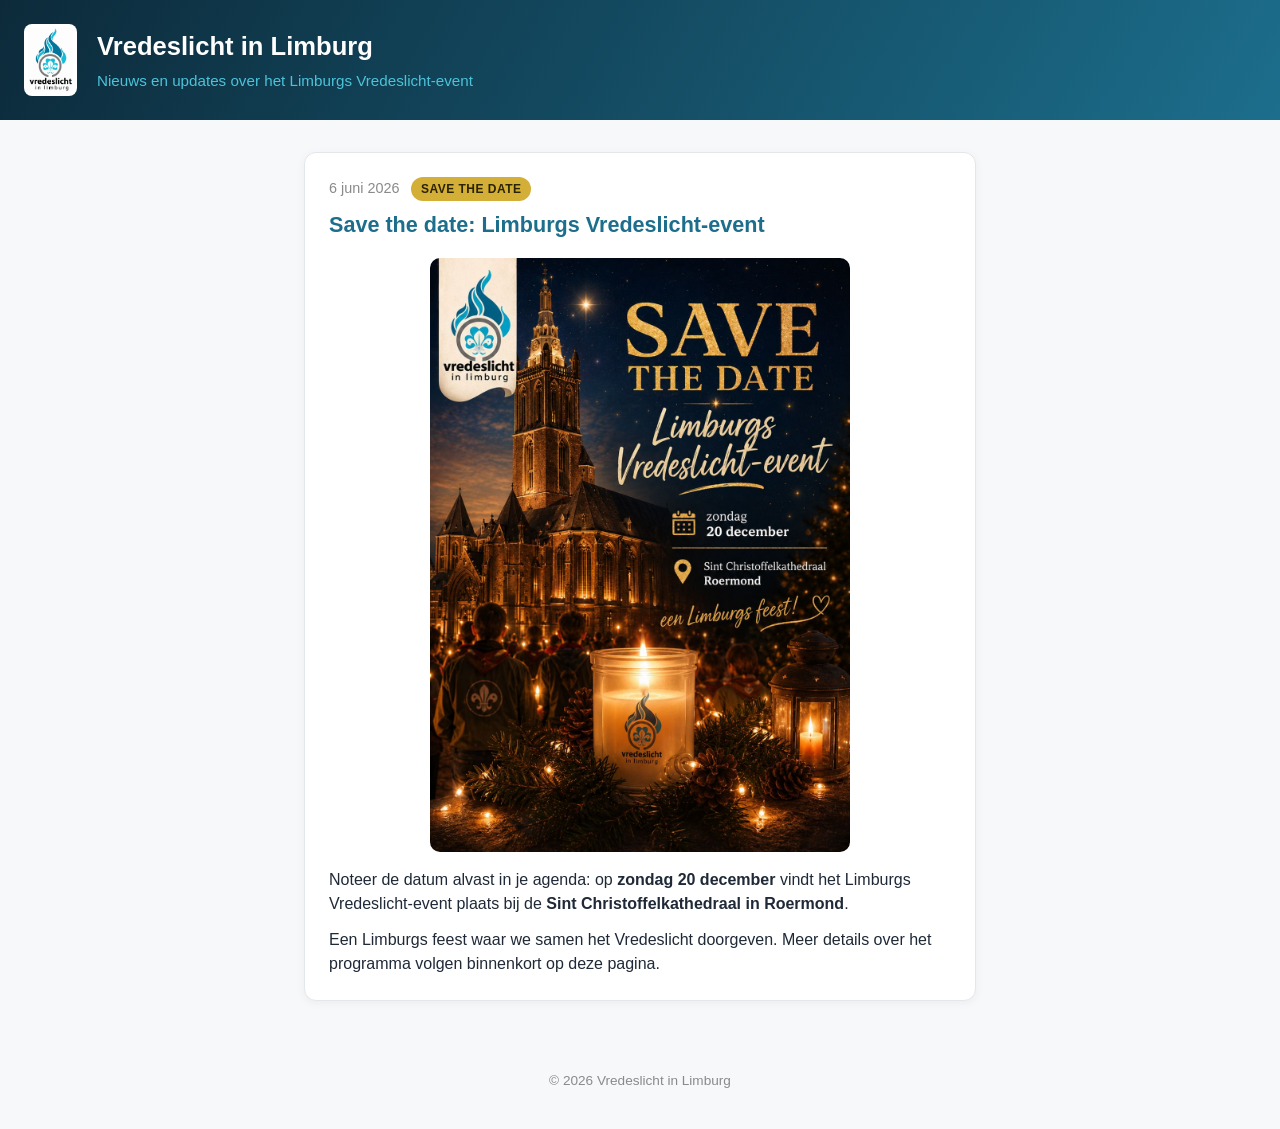
==== index.html @ 7f8105c1 "Add basic single-page site with save the date announcement Static HTML/CSS page showing a stacked ne" ====
<!DOCTYPE html>
<html lang="nl">
<head>
  <meta charset="UTF-8">
  <meta name="viewport" content="width=device-width, initial-scale=1.0">
  <title>Vredeslicht in Limburg</title>
  <link rel="icon" type="image/jpeg" href="assets/images/logo.jpg">
  <link rel="stylesheet" href="css/style.css">
</head>
<body>
  <header class="site-header">
    <img class="logo" src="assets/images/logo.jpg" alt="Vredeslicht in Limburg">
    <div class="site-title">
      <h1>Vredeslicht in Limburg</h1>
      <p>Nieuws en updates over het Limburgs Vredeslicht-event</p>
    </div>
  </header>

  <main class="news-feed">

    <article class="news-item">
      <div class="news-meta">
        <span class="news-date">6 juni 2026</span>
        <span class="news-tag">Save the date</span>
      </div>
      <h2>Save the date: Limburgs Vredeslicht-event</h2>
      <img class="news-image" src="assets/images/save-the-date.jpg" alt="Save the date - Limburgs Vredeslicht-event, zondag 20 december, Sint Christoffelkathedraal Roermond">
      <div class="news-text">
        <p>Noteer de datum alvast in je agenda: op <strong>zondag 20 december</strong> vindt het Limburgs Vredeslicht-event plaats bij de <strong>Sint Christoffelkathedraal in Roermond</strong>.</p>
        <p>Een Limburgs feest waar we samen het Vredeslicht doorgeven. Meer details over het programma volgen binnenkort op deze pagina.</p>
      </div>
    </article>

  </main>

  <footer class="site-footer">
    <p>&copy; <span id="year"></span> Vredeslicht in Limburg</p>
  </footer>

  <script src="js/main.js"></script>
</body>
</html>
---- css/style.css ----
:root {
  --teal-dark: #1c6e8c;
  --teal-light: #4cc3d9;
  --gray: #8a8a8a;
  --gold: #d4af37;
  --ink: #1f2937;
  --paper: #f7f8fa;
}

* {
  box-sizing: border-box;
}

body {
  margin: 0;
  font-family: "Segoe UI", Roboto, Arial, sans-serif;
  background: var(--paper);
  color: var(--ink);
  line-height: 1.5;
}

.site-header {
  display: flex;
  align-items: center;
  gap: 1.25rem;
  padding: 1.5rem 1.5rem;
  background: linear-gradient(120deg, #0c2a3a, var(--teal-dark));
  color: #fff;
}

.site-header .logo {
  height: 72px;
  width: auto;
  border-radius: 8px;
  background: #fff;
  padding: 4px;
}

.site-title h1 {
  margin: 0;
  font-size: 1.6rem;
}

.site-title p {
  margin: 0.25rem 0 0;
  color: var(--teal-light);
  font-size: 0.95rem;
}

.news-feed {
  max-width: 720px;
  margin: 2rem auto;
  padding: 0 1.5rem;
  display: flex;
  flex-direction: column;
  gap: 2rem;
}

.news-item {
  background: #fff;
  border: 1px solid #e3e6ea;
  border-radius: 12px;
  padding: 1.5rem;
  box-shadow: 0 2px 10px rgba(0, 0, 0, 0.05);
}

.news-meta {
  display: flex;
  align-items: center;
  gap: 0.75rem;
  margin-bottom: 0.5rem;
}

.news-date {
  color: var(--gray);
  font-size: 0.9rem;
}

.news-tag {
  display: inline-block;
  background: var(--gold);
  color: #2b2200;
  font-size: 0.75rem;
  font-weight: 700;
  letter-spacing: 0.04em;
  text-transform: uppercase;
  padding: 0.2rem 0.6rem;
  border-radius: 999px;
}

.news-item h2 {
  margin: 0 0 1rem;
  font-size: 1.35rem;
  color: var(--teal-dark);
}

.news-image {
  display: block;
  width: 100%;
  max-width: 420px;
  margin: 0 auto 1rem;
  border-radius: 10px;
}

.news-text p {
  margin: 0 0 0.75rem;
}

.news-text p:last-child {
  margin-bottom: 0;
}

.site-footer {
  text-align: center;
  padding: 1.5rem;
  color: var(--gray);
  font-size: 0.85rem;
}
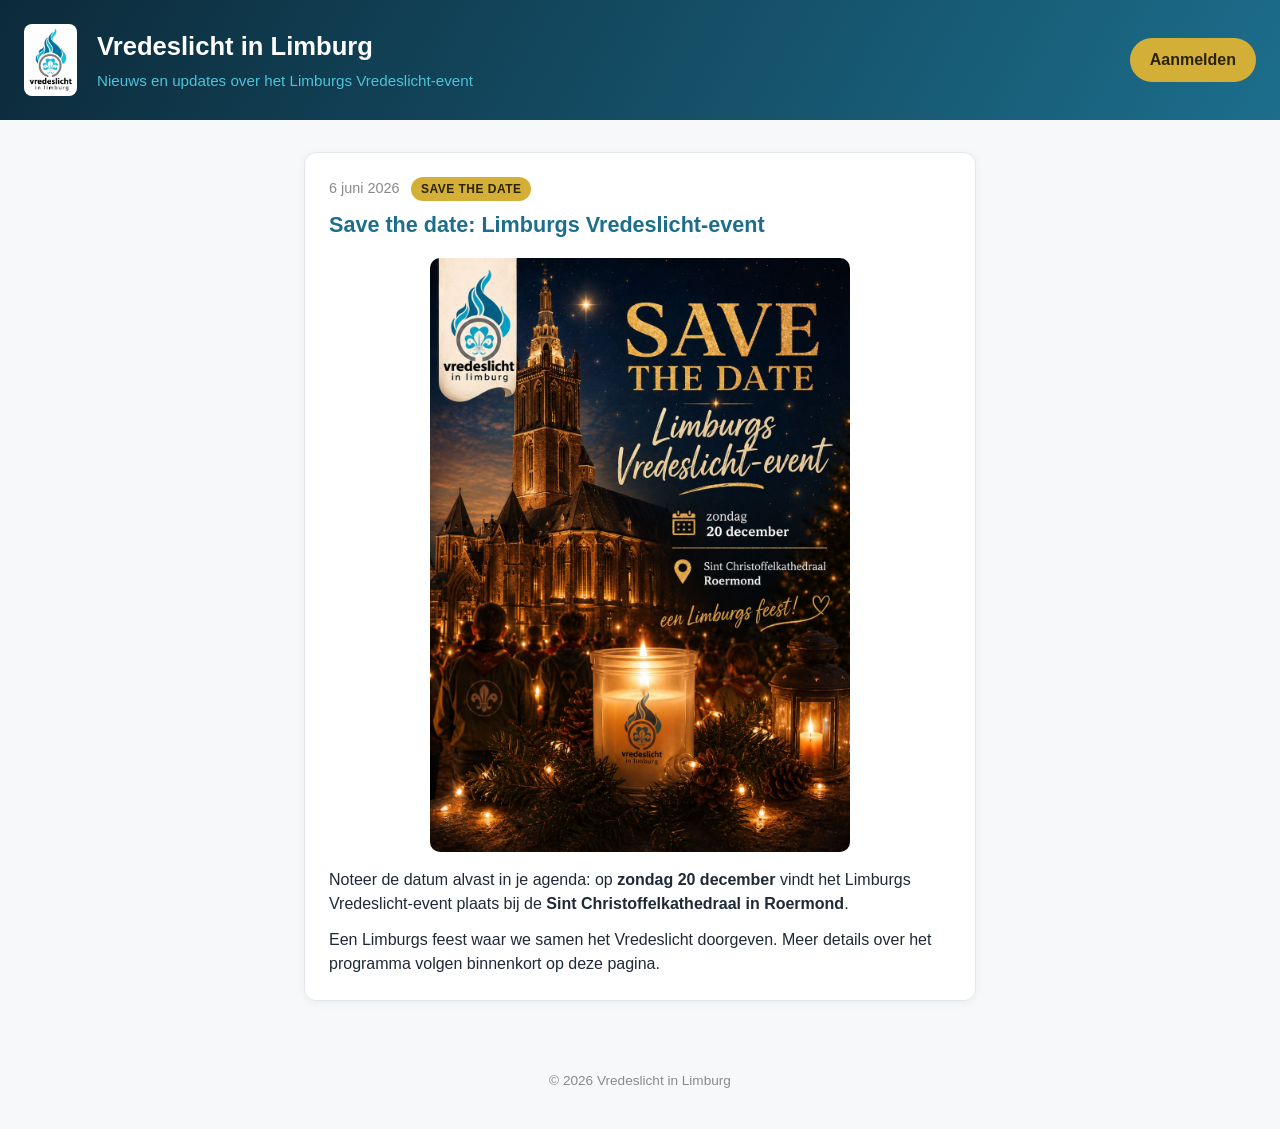
==== commit c702edbb: "Add aanmeldknop met formulier in iframe Voegt een Aanmelden-knop toe rechtsboven in de header die na" ====
--- a/index.html
+++ b/index.html
@@ -14,6 +14,7 @@
       <h1>Vredeslicht in Limburg</h1>
       <p>Nieuws en updates over het Limburgs Vredeslicht-event</p>
     </div>
+    <a class="signup-button" href="aanmelden.html">Aanmelden</a>
   </header>
 
   <main class="news-feed">
--- a/css/style.css
+++ b/css/style.css
@@ -45,6 +45,34 @@
   margin: 0.25rem 0 0;
   color: var(--teal-light);
   font-size: 0.95rem;
+}
+
+.signup-button {
+  margin-left: auto;
+  flex-shrink: 0;
+  display: inline-block;
+  background: var(--gold);
+  color: #2b2200;
+  font-weight: 700;
+  text-decoration: none;
+  padding: 0.65rem 1.25rem;
+  border-radius: 999px;
+  white-space: nowrap;
+  transition: background 0.15s ease;
+}
+
+.signup-button:hover {
+  background: #e5c158;
+}
+
+@media (max-width: 640px) {
+  .site-header {
+    flex-wrap: wrap;
+  }
+
+  .signup-button {
+    margin-left: 96px;
+  }
 }
 
 .news-feed {
@@ -110,6 +138,45 @@
   margin-bottom: 0;
 }
 
+.signup-page {
+  max-width: 720px;
+  margin: 2rem auto;
+  padding: 0 1.5rem;
+}
+
+.signup-page .back-link {
+  display: inline-block;
+  margin-bottom: 1rem;
+  color: var(--teal-dark);
+  text-decoration: none;
+  font-weight: 600;
+}
+
+.signup-page .back-link:hover {
+  text-decoration: underline;
+}
+
+.signup-page h2 {
+  color: var(--teal-dark);
+  margin-top: 0;
+}
+
+.form-frame-wrapper {
+  background: #fff;
+  border: 1px solid #e3e6ea;
+  border-radius: 12px;
+  box-shadow: 0 2px 10px rgba(0, 0, 0, 0.05);
+  overflow: hidden;
+}
+
+.form-frame-wrapper iframe {
+  display: block;
+  width: 100%;
+  height: 80vh;
+  min-height: 600px;
+  border: 0;
+}
+
 .site-footer {
   text-align: center;
   padding: 1.5rem;
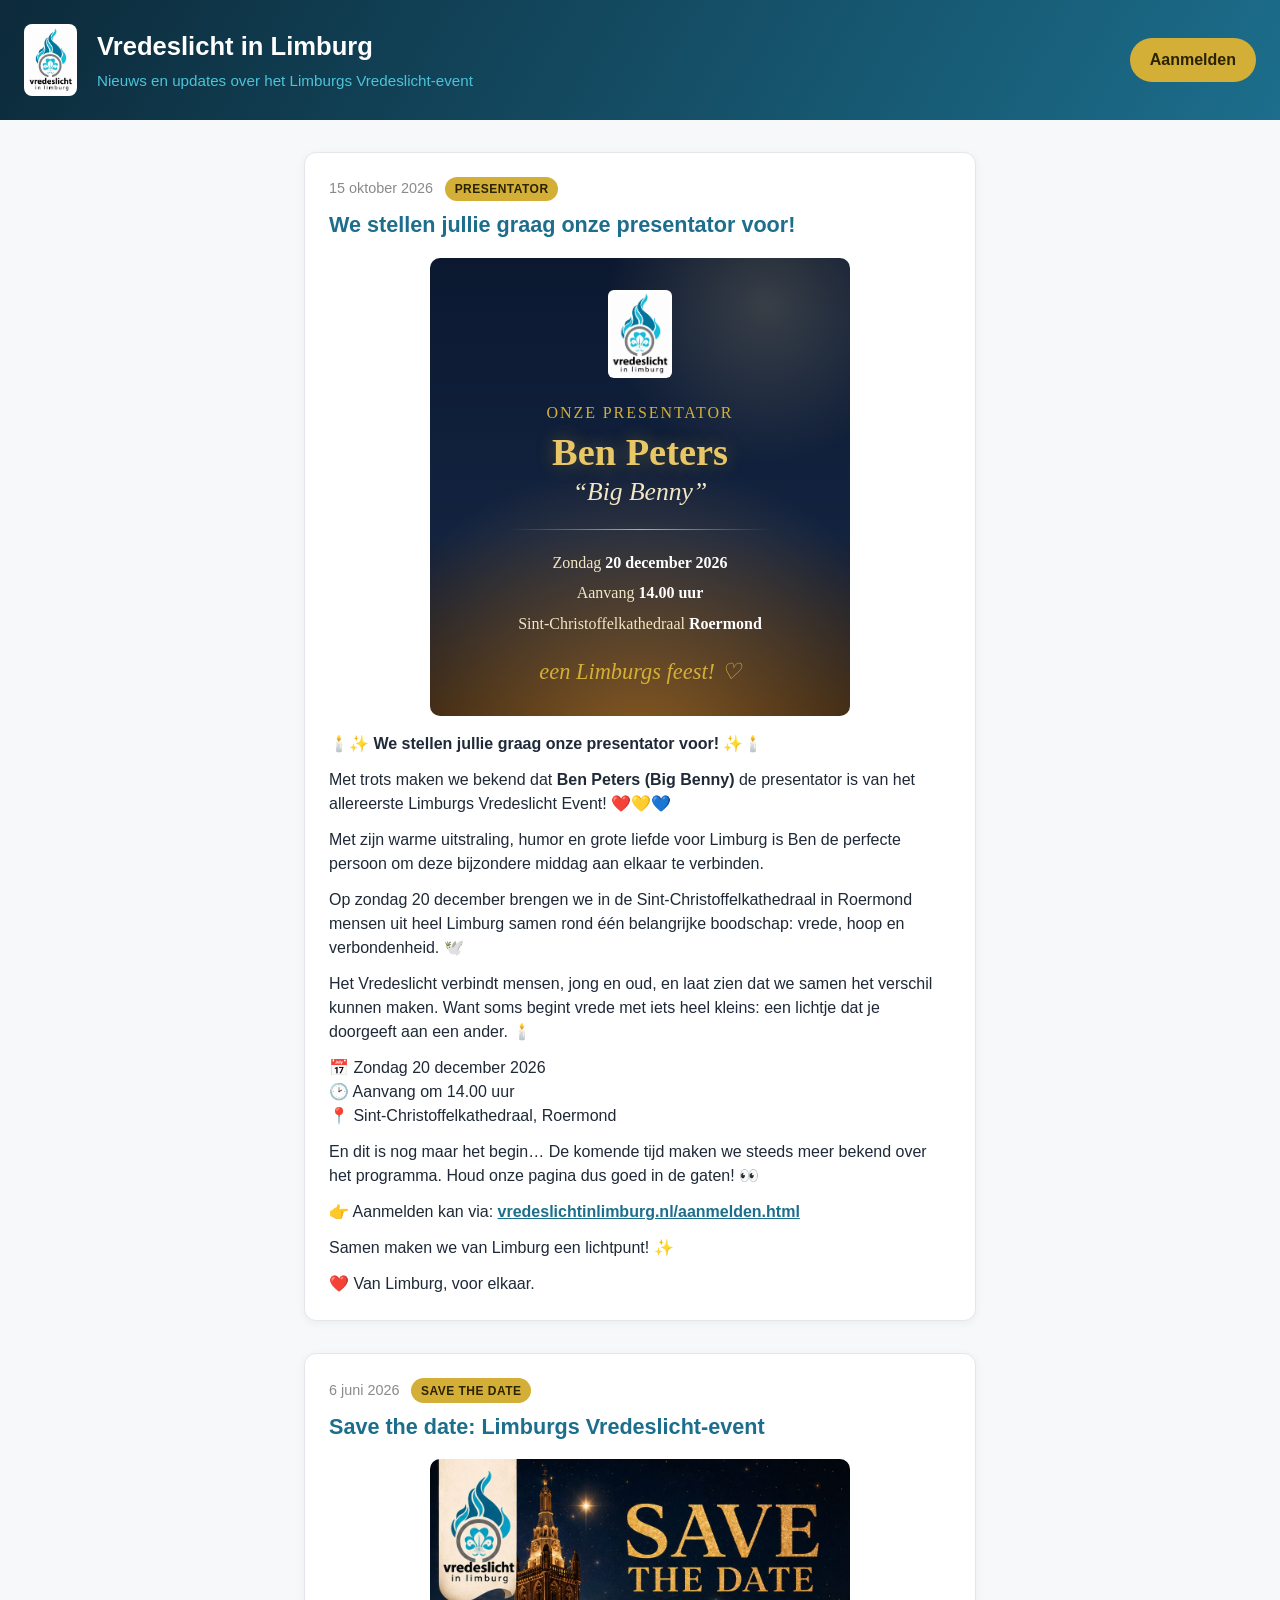
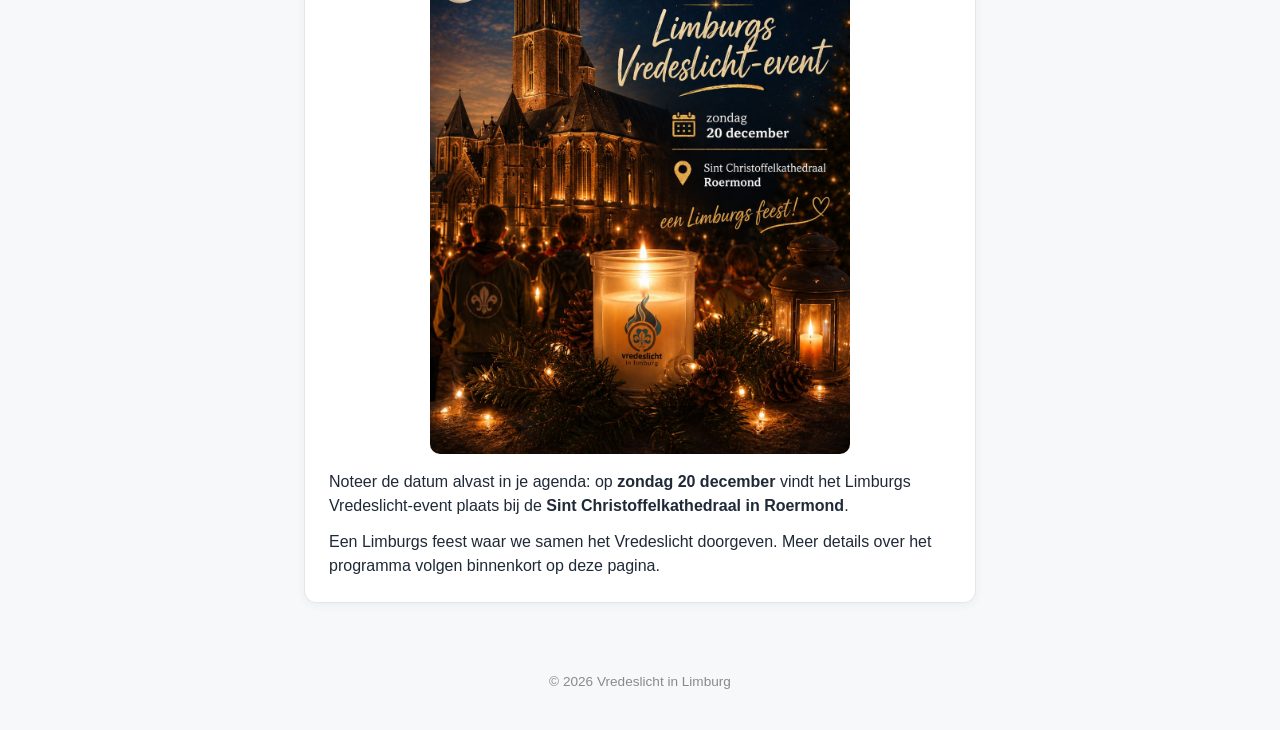
==== commit 450ac9e3: "Voeg nieuwsbericht toe: presentator Ben Peters (Big Benny) Nieuw bericht bovenaan de nieuwsfeed met " ====
--- a/index.html
+++ b/index.html
@@ -21,6 +21,41 @@
 
     <article class="news-item">
       <div class="news-meta">
+        <span class="news-date">15 oktober 2026</span>
+        <span class="news-tag">Presentator</span>
+      </div>
+      <h2>We stellen jullie graag onze presentator voor!</h2>
+      <div class="news-poster" role="img" aria-label="Presentator Ben Peters (Big Benny) - Limburgs Vredeslicht-event, zondag 20 december 2026, 14.00 uur, Sint-Christoffelkathedraal Roermond">
+        <img class="poster-logo" src="assets/images/logo.jpg" alt="">
+        <p class="poster-kicker">Onze presentator</p>
+        <p class="poster-name">Ben Peters</p>
+        <p class="poster-nick">&ldquo;Big Benny&rdquo;</p>
+        <div class="poster-divider"></div>
+        <ul class="poster-details">
+          <li>Zondag <strong>20 december 2026</strong></li>
+          <li>Aanvang <strong>14.00 uur</strong></li>
+          <li>Sint-Christoffelkathedraal <strong>Roermond</strong></li>
+        </ul>
+        <p class="poster-script">een Limburgs feest! &#9825;</p>
+      </div>
+      <div class="news-text">
+        <p>🕯️✨ <strong>We stellen jullie graag onze presentator voor!</strong> ✨🕯️</p>
+        <p>Met trots maken we bekend dat <strong>Ben Peters (Big Benny)</strong> de presentator is van het allereerste Limburgs Vredeslicht Event! ❤️💛💙</p>
+        <p>Met zijn warme uitstraling, humor en grote liefde voor Limburg is Ben de perfecte persoon om deze bijzondere middag aan elkaar te verbinden.</p>
+        <p>Op zondag 20 december brengen we in de Sint-Christoffelkathedraal in Roermond mensen uit heel Limburg samen rond één belangrijke boodschap: vrede, hoop en verbondenheid. 🕊️</p>
+        <p>Het Vredeslicht verbindt mensen, jong en oud, en laat zien dat we samen het verschil kunnen maken. Want soms begint vrede met iets heel kleins: een lichtje dat je doorgeeft aan een ander. 🕯️</p>
+        <p>📅 Zondag 20 december 2026<br>
+           🕑 Aanvang om 14.00 uur<br>
+           📍 Sint-Christoffelkathedraal, Roermond</p>
+        <p>En dit is nog maar het begin… De komende tijd maken we steeds meer bekend over het programma. Houd onze pagina dus goed in de gaten! 👀</p>
+        <p>👉 Aanmelden kan via: <a href="aanmelden.html">vredeslichtinlimburg.nl/aanmelden.html</a></p>
+        <p>Samen maken we van Limburg een lichtpunt! ✨</p>
+        <p>❤️ Van Limburg, voor elkaar.</p>
+      </div>
+    </article>
+
+    <article class="news-item">
+      <div class="news-meta">
         <span class="news-date">6 juni 2026</span>
         <span class="news-tag">Save the date</span>
       </div>
--- a/css/style.css
+++ b/css/style.css
@@ -130,6 +130,93 @@
   border-radius: 10px;
 }
 
+.news-poster {
+  position: relative;
+  max-width: 420px;
+  margin: 0 auto 1rem;
+  padding: 2rem 1.5rem 1.75rem;
+  border-radius: 10px;
+  text-align: center;
+  color: #f3e6c4;
+  background:
+    radial-gradient(circle at 50% 110%, rgba(255, 170, 60, 0.45), transparent 55%),
+    radial-gradient(circle at 80% 10%, rgba(255, 230, 160, 0.18), transparent 30%),
+    linear-gradient(180deg, #0b1830 0%, #13233f 60%, #2a1c10 100%);
+  overflow: hidden;
+}
+
+.news-poster p {
+  margin: 0;
+}
+
+.poster-logo {
+  width: 64px;
+  height: auto;
+  border-radius: 6px;
+  background: #fff;
+  padding: 3px;
+  margin-bottom: 1rem;
+}
+
+.poster-kicker {
+  font-family: Georgia, "Times New Roman", serif;
+  text-transform: uppercase;
+  letter-spacing: 0.12em;
+  font-size: 1rem;
+  color: var(--gold);
+}
+
+.poster-name {
+  font-family: Georgia, "Times New Roman", serif;
+  font-weight: 700;
+  font-size: 2.4rem;
+  line-height: 1.1;
+  margin-top: 0.35rem !important;
+  color: #e9c766;
+  text-shadow: 0 0 18px rgba(212, 175, 55, 0.35);
+}
+
+.poster-nick,
+.poster-script {
+  font-family: "Brush Script MT", "Segoe Script", cursive;
+  font-style: italic;
+  font-size: 1.6rem;
+  color: #f3e6c4;
+}
+
+.poster-divider {
+  width: 70%;
+  height: 1px;
+  margin: 1.1rem auto;
+  background: linear-gradient(90deg, transparent, var(--gold), transparent);
+}
+
+.poster-details {
+  list-style: none;
+  margin: 0 0 1rem;
+  padding: 0;
+  font-family: Georgia, "Times New Roman", serif;
+  font-size: 1rem;
+}
+
+.poster-details li {
+  padding: 0.2rem 0;
+}
+
+.poster-details strong {
+  color: #fff;
+}
+
+.poster-script {
+  color: var(--gold);
+  font-size: 1.4rem;
+}
+
+.news-text a {
+  color: var(--teal-dark);
+  font-weight: 600;
+}
+
 .news-text p {
   margin: 0 0 0.75rem;
 }
